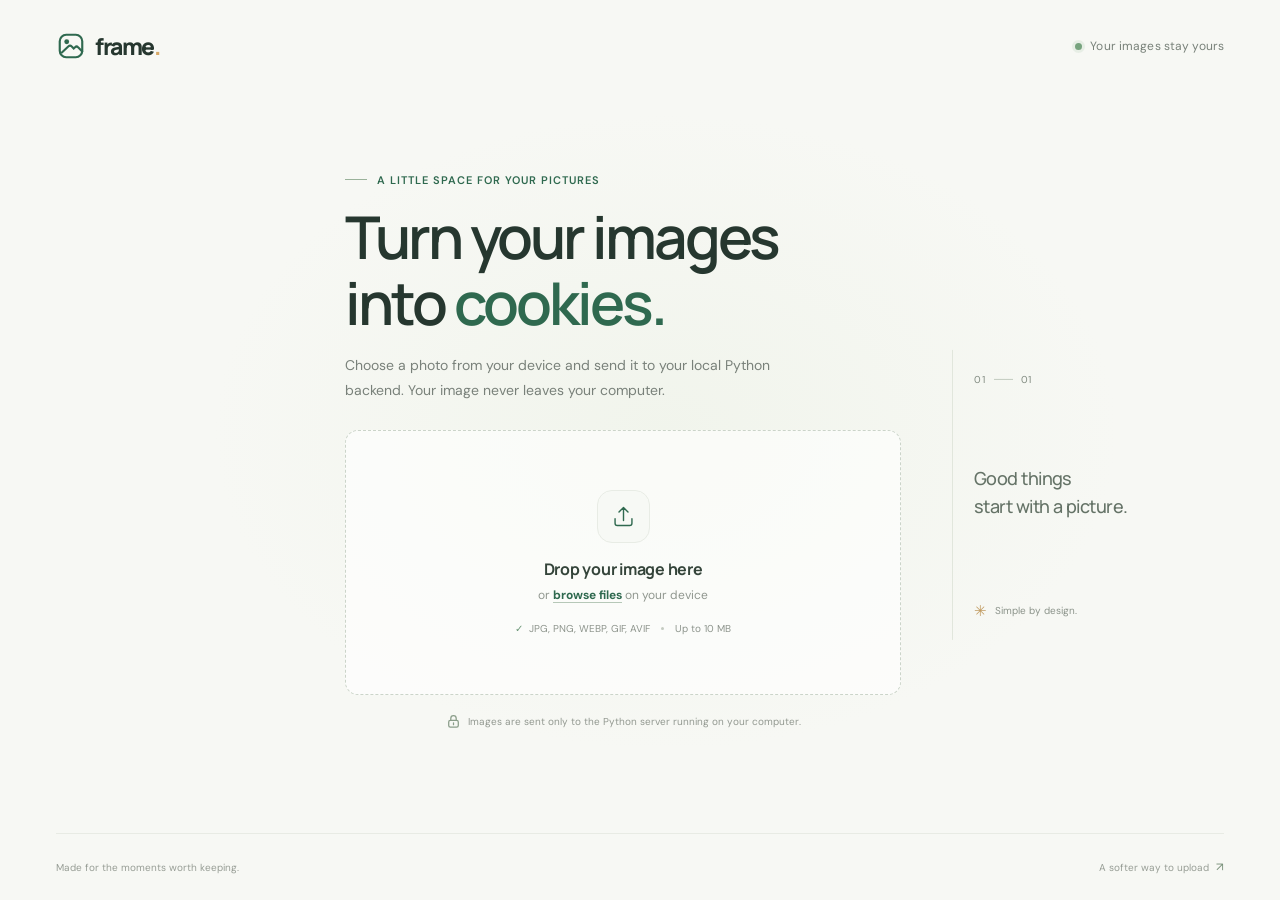
==== index.html @ d8c3a6db "first commit of files" ====
<!doctype html>
<html lang="en">
  <head>
    <meta charset="UTF-8" />
    <meta name="viewport" content="width=device-width, initial-scale=1.0" />
    <meta
      name="description"
      content="Choose an image from your device and preview it before uploading."
    />
    <title>Image to Cookie</title>
    <link rel="preconnect" href="https://fonts.googleapis.com" />
    <link rel="preconnect" href="https://fonts.gstatic.com" crossorigin />
    <link
      href="https://fonts.googleapis.com/css2?family=DM+Sans:wght@400;500;600;700&family=Manrope:wght@400;500;600;700;800&display=swap"
      rel="stylesheet"
    />
    <link rel="stylesheet" href="styles.css" />
    <script src="app.js" defer></script>
  </head>
  <body>
    <header class="site-header">
      <a class="brand" href="#" aria-label="Frame home">
        <span class="brand-mark" aria-hidden="true">
          <svg viewBox="0 0 28 28" fill="none">
            <rect x="3.5" y="3.5" width="21" height="21" rx="6" stroke="currentColor" stroke-width="2" />
            <circle cx="10" cy="10" r="2.25" fill="currentColor" />
            <path d="m5.5 20 6.2-5.8a2 2 0 0 1 2.8.1l2 2 1.3-1.2a2 2 0 0 1 2.8.1l3.9 3.9" stroke="currentColor" stroke-width="2" stroke-linecap="round" />
          </svg>
        </span>
        <span>frame<span class="brand-period">.</span></span>
      </a>
      <span class="header-note"><span class="status-dot"></span> Your images stay yours</span>
    </header>

    <main class="page-main">
      <section class="upload-card" aria-labelledby="page-title">
        <div class="eyebrow"><span class="eyebrow-line"></span> A little space for your pictures</div>
        <h1 id="page-title">Turn your images<br />into <span>cookies.</span></h1>
        <p class="intro">Choose a photo from your device and send it to your local Python backend. Your image never leaves your computer.</p>

        <div class="dropzone" id="dropzone" tabindex="0" role="button" aria-label="Choose an image file or drop one here">
          <input
            class="file-input"
            id="file-input"
            type="file"
            accept="image/png,image/jpeg,image/webp,image/gif,image/avif"
            aria-label="Choose an image file"
            aria-hidden="true"
            tabindex="-1"
          />
          <div class="dropzone-content" id="empty-state">
            <div class="upload-icon" aria-hidden="true">
              <svg viewBox="0 0 48 48" fill="none">
                <path d="M24 31V8m0 0-8 8m8-8 8 8" stroke="currentColor" stroke-width="2.5" stroke-linecap="round" stroke-linejoin="round" />
                <path d="M9 28v8a4 4 0 0 0 4 4h22a4 4 0 0 0 4-4v-8" stroke="currentColor" stroke-width="2.5" stroke-linecap="round" />
              </svg>
            </div>
            <h2>Drop your image here</h2>
            <p>or <span class="browse-link">browse files</span> on your device</p>
            <div class="file-specs">
              <span><span class="spec-check">✓</span> JPG, PNG, WEBP, GIF, AVIF</span>
              <span class="spec-divider" aria-hidden="true"></span>
              <span>Up to 10 MB</span>
            </div>
          </div>
          <div class="preview-state" id="preview-state" hidden>
            <img id="image-preview" alt="Preview of the selected image" />
            <div class="preview-overlay">
              <span class="preview-label"><span class="preview-check">✓</span> Ready to go</span>
            </div>
          </div>
        </div>

        <p class="file-details" id="file-details" aria-live="polite" hidden>
          <span class="file-details-icon" aria-hidden="true">
            <svg viewBox="0 0 20 20" fill="none">
              <path d="M5.5 2.5h5l4 4v10a1 1 0 0 1-1 1h-8a1 1 0 0 1-1-1v-13a1 1 0 0 1 1-1Z" stroke="currentColor" stroke-width="1.4" stroke-linejoin="round" />
              <path d="M10.5 2.8v4h3.8M7.5 11h5m-5 2.5h5" stroke="currentColor" stroke-width="1.4" stroke-linecap="round" />
            </svg>
          </span>
          <span class="file-details-text"><strong id="file-name"></strong><span id="file-size"></span></span>
          <button class="change-button" id="change-button" type="button">Choose another</button>
          <button class="remove-button" id="remove-button" type="button" aria-label="Remove selected image">Remove</button>
        </p>
        <button class="upload-button" id="upload-button" type="button" hidden>Send image to backend</button>
        <button class="reset-button" id="reset-button" type="button" hidden>Start over</button>
        <p class="upload-status" id="upload-status" role="status" aria-live="polite" hidden></p>
        <p class="error-message" id="error-message" role="alert" hidden></p>

        <div class="privacy-note">
          <svg viewBox="0 0 18 18" fill="none" aria-hidden="true">
            <rect x="3.25" y="7.5" width="11.5" height="8.25" rx="2" stroke="currentColor" stroke-width="1.5" />
            <path d="M5.75 7.5V5.25a3.25 3.25 0 0 1 6.5 0V7.5M9 10.5v2.25" stroke="currentColor" stroke-width="1.5" stroke-linecap="round" />
          </svg>
          <span>Images are sent only to the Python server running on your computer.</span>
        </div>
      </section>

      <aside class="side-note" aria-label="Upload details">
        <span class="side-note-index">01 <span></span> 01</span>
        <p class="side-note-title">Good things<br />start with a picture.</p>
        <div class="side-note-bottom">
          <span class="tiny-sparkle" aria-hidden="true">✳</span>
          <span>Simple by design.</span>
        </div>
      </aside>
    </main>

    <footer class="site-footer">
      <span>Made for the moments worth keeping.</span>
      <span class="footer-right">A softer way to upload <span aria-hidden="true">↗</span></span>
    </footer>
  </body>
</html>
---- styles.css ----
:root {
  color-scheme: light;
  font-family: "DM Sans", sans-serif;
  color: #26372f;
  background: #f7f8f4;
  font-synthesis: none;
  text-rendering: optimizeLegibility;
  -webkit-font-smoothing: antialiased;
  -moz-osx-font-smoothing: grayscale;
  font-optical-sizing: auto;
  font-weight: 400;

  --green: #2f694f;
  --green-dark: #214c39;
  --ink: #26372f;
  --muted: #858c84;
  --line: #e8ebe4;
}

* {
  box-sizing: border-box;
}

body {
  min-width: 320px;
  min-height: 100vh;
  margin: 0;
  display: flex;
  flex-direction: column;
  background:
    radial-gradient(ellipse at 52% 48%, rgba(232, 239, 224, 0.4), transparent 48%),
    #f7f8f4;
}

button,
a {
  font: inherit;
}

.site-header,
.site-footer {
  display: flex;
  align-items: center;
  justify-content: space-between;
  width: min(100% - 112px, 1320px);
  margin: 0 auto;
}

.site-header {
  min-height: 92px;
}

.brand {
  display: inline-flex;
  align-items: center;
  gap: 9px;
  color: var(--ink);
  font-family: "Manrope", sans-serif;
  font-size: 23px;
  font-weight: 800;
  letter-spacing: -1.4px;
  text-decoration: none;
}

.brand-mark {
  display: flex;
  width: 30px;
  height: 30px;
  color: var(--green);
}

.brand-mark svg {
  width: 100%;
  height: 100%;
}

.brand-period {
  color: #d7a968;
}

.header-note {
  display: inline-flex;
  align-items: center;
  gap: 8px;
  color: #788179;
  font-size: 12px;
  letter-spacing: 0.01em;
}

.status-dot {
  width: 7px;
  height: 7px;
  border-radius: 50%;
  background: #77a37e;
  box-shadow: 0 0 0 3px rgba(119, 163, 126, 0.12);
}

.page-main {
  position: relative;
  display: flex;
  flex: 1;
  align-items: center;
  justify-content: center;
  width: min(100% - 48px, 1000px);
  margin: 0 auto;
  padding: 55px 0 78px;
}

.upload-card {
  width: min(100%, 556px);
  margin-left: -34px;
}

.eyebrow {
  display: flex;
  align-items: center;
  gap: 10px;
  margin-bottom: 17px;
  color: var(--green);
  font-size: 11px;
  font-weight: 600;
  letter-spacing: 0.09em;
  text-transform: uppercase;
}

.eyebrow-line {
  width: 22px;
  height: 1px;
  background: #9ab29a;
}

h1,
.side-note-title {
  font-family: "Manrope", sans-serif;
}

h1 {
  margin: 0;
  color: #26372f;
  font-size: clamp(41px, 5.2vw, 59px);
  font-weight: 600;
  letter-spacing: -3.1px;
  line-height: 1.12;
}

h1 span {
  color: var(--green);
}

.intro {
  max-width: 440px;
  margin: 17px 0 28px;
  color: #79817a;
  font-size: 14px;
  line-height: 1.75;
}

.dropzone {
  position: relative;
  display: flex;
  min-height: 265px;
  align-items: center;
  justify-content: center;
  overflow: hidden;
  border: 1px dashed #cbd4c9;
  border-radius: 13px;
  background: rgba(255, 255, 255, 0.61);
  cursor: pointer;
  transition: border-color 160ms ease, background 160ms ease, box-shadow 160ms ease;
}

.dropzone:hover,
.dropzone:focus-visible,
.dropzone.is-dragging {
  border-color: #6b9676;
  background: #fbfcf9;
  box-shadow: 0 0 0 4px rgba(78, 126, 91, 0.07);
  outline: none;
}

.file-input {
  display: none;
}

.dropzone-content {
  display: flex;
  align-items: center;
  flex-direction: column;
  padding: 24px 16px;
  text-align: center;
  pointer-events: none;
}

.upload-icon {
  display: grid;
  width: 53px;
  height: 53px;
  place-items: center;
  margin-bottom: 15px;
  border: 1px solid #e8ece5;
  border-radius: 15px;
  background: #f7f9f5;
  color: var(--green);
}

.upload-icon svg {
  width: 27px;
  height: 27px;
}

.dropzone h2 {
  margin: 0;
  color: #34443a;
  font-family: "Manrope", sans-serif;
  font-size: 16px;
  font-weight: 700;
  letter-spacing: -0.25px;
}

.dropzone-content > p {
  margin: 7px 0 19px;
  color: #90978f;
  font-size: 12px;
}

.browse-link {
  color: var(--green);
  font-weight: 700;
  text-decoration: underline;
  text-decoration-color: #b6c8b8;
  text-underline-offset: 3px;
}

.file-specs {
  display: flex;
  align-items: center;
  gap: 11px;
  color: #8d948c;
  font-size: 10px;
}

.spec-check {
  margin-right: 3px;
  color: #699575;
  font-weight: 700;
}

.spec-divider {
  width: 3px;
  height: 3px;
  border-radius: 50%;
  background: #c4cbc1;
}

.preview-state {
  position: absolute;
  inset: 0;
  background: #edf0eb;
}

.preview-state[hidden],
.file-details[hidden],
.error-message[hidden] {
  display: none;
}

.preview-state img {
  display: block;
  width: 100%;
  height: 100%;
  object-fit: contain;
}

.preview-overlay {
  position: absolute;
  right: 12px;
  bottom: 12px;
  left: 12px;
  display: flex;
  align-items: center;
  justify-content: space-between;
  gap: 12px;
  padding: 10px 11px;
  border: 1px solid rgba(255, 255, 255, 0.75);
  border-radius: 9px;
  background: rgba(255, 255, 255, 0.92);
  box-shadow: 0 3px 12px rgba(32, 47, 37, 0.07);
}

.preview-label {
  display: inline-flex;
  align-items: center;
  gap: 7px;
  color: #425248;
  font-size: 11px;
  font-weight: 600;
}

.preview-check {
  display: grid;
  width: 17px;
  height: 17px;
  place-items: center;
  border-radius: 50%;
  background: #e6f1e6;
  color: #4f8058;
  font-size: 10px;
}

.change-button,
.remove-button,
.upload-button,
.reset-button {
  border: 0;
  cursor: pointer;
  font-size: 11px;
  font-weight: 600;
}

.change-button {
  background: transparent;
  color: var(--green);
  padding: 5px 7px;
  border-radius: 5px;
}

.change-button:hover {
  background: #eff4ed;
}

.file-details {
  display: flex;
  align-items: center;
  gap: 10px;
  margin: 12px 1px 0;
}

.file-details-icon {
  display: grid;
  width: 34px;
  height: 34px;
  flex: 0 0 auto;
  place-items: center;
  border: 1px solid #e8ece5;
  border-radius: 8px;
  background: #fff;
  color: #749179;
}

.file-details-icon svg {
  width: 19px;
  height: 19px;
}

.file-details-text {
  display: flex;
  min-width: 0;
  flex: 1;
  flex-direction: column;
  gap: 2px;
  color: #8c948c;
  font-size: 10px;
}

.file-details-text strong {
  overflow: hidden;
  color: #435148;
  font-size: 11px;
  font-weight: 600;
  text-overflow: ellipsis;
  white-space: nowrap;
}

.remove-button {
  padding: 6px;
  background: transparent;
  color: #898f89;
}

.remove-button:hover {
  color: #9b4e45;
}

.upload-button {
  width: 100%;
  min-height: 42px;
  margin-top: 13px;
  border-radius: 8px;
  background: var(--green);
  color: #fff;
  transition: background 160ms ease, opacity 160ms ease;
}

.reset-button {
  display: block;
  margin: 10px auto 0;
  padding: 7px 12px;
  border-radius: 6px;
  background: transparent;
  color: #788179;
}

.reset-button:hover:not(:disabled) {
  background: #edf1eb;
  color: var(--green-dark);
}

.reset-button:disabled {
  cursor: wait;
}

.upload-button:hover:not(:disabled) {
  background: var(--green-dark);
}

.upload-button:disabled {
  cursor: wait;
  opacity: 0.7;
}

.upload-button[hidden],
.reset-button[hidden],
.upload-status[hidden] {
  display: none;
}

.upload-status {
  margin: 10px 2px 0;
  color: var(--green);
  font-size: 12px;
}

.error-message {
  margin: 10px 2px 0;
  color: #a34f43;
  font-size: 12px;
}

.privacy-note {
  display: flex;
  align-items: center;
  justify-content: center;
  gap: 7px;
  margin-top: 19px;
  color: #929890;
  font-size: 10px;
}

.privacy-note svg {
  width: 15px;
  height: 15px;
  flex: 0 0 auto;
  color: #8a9d89;
}

.side-note {
  position: absolute;
  top: 50%;
  right: 8px;
  display: flex;
  width: 180px;
  height: 290px;
  flex-direction: column;
  justify-content: space-between;
  padding: 23px 0 19px 21px;
  border-left: 1px solid #e1e6dc;
  transform: translateY(-39%);
}

.side-note-index {
  display: flex;
  align-items: center;
  gap: 8px;
  color: #818a80;
  font-size: 10px;
  letter-spacing: 0.08em;
}

.side-note-index span {
  width: 19px;
  height: 1px;
  background: #c3cbbf;
}

.side-note-title {
  margin: 0;
  color: #657367;
  font-size: 18px;
  font-weight: 500;
  letter-spacing: -0.55px;
  line-height: 1.55;
}

.side-note-bottom {
  display: flex;
  align-items: center;
  gap: 8px;
  color: #8b938a;
  font-size: 10px;
}

.tiny-sparkle {
  color: #c09a5f;
  font-size: 15px;
}

.site-footer {
  min-height: 67px;
  border-top: 1px solid #e8ebe4;
  color: #979d95;
  font-size: 10px;
}

.footer-right {
  display: inline-flex;
  align-items: center;
  gap: 7px;
}

.footer-right span {
  color: #79917a;
  font-size: 12px;
}

@media (max-width: 800px) {
  .site-header,
  .site-footer {
    width: calc(100% - 48px);
  }

  .page-main {
    padding-top: 60px;
    padding-bottom: 60px;
  }

  .upload-card {
    width: min(100%, 556px);
    margin-left: 0;
  }

  .side-note {
    display: none;
  }
}

@media (max-width: 480px) {
  .site-header {
    min-height: 76px;
  }

  .site-header,
  .site-footer {
    width: calc(100% - 36px);
  }

  .header-note {
    font-size: 10px;
  }

  .page-main {
    width: calc(100% - 36px);
    padding: 32px 0 44px;
  }

  .eyebrow {
    margin-bottom: 14px;
    font-size: 9px;
  }

  h1 {
    font-size: clamp(40px, 11vw, 52px);
    letter-spacing: -2.5px;
  }

  .intro {
    margin-top: 13px;
    margin-bottom: 22px;
    font-size: 13px;
  }

  .dropzone {
    min-height: 245px;
  }

  .privacy-note {
    align-items: flex-start;
    font-size: 9px;
  }

  .site-footer {
    min-height: 59px;
    font-size: 9px;
  }

  .footer-right {
    gap: 4px;
  }
}
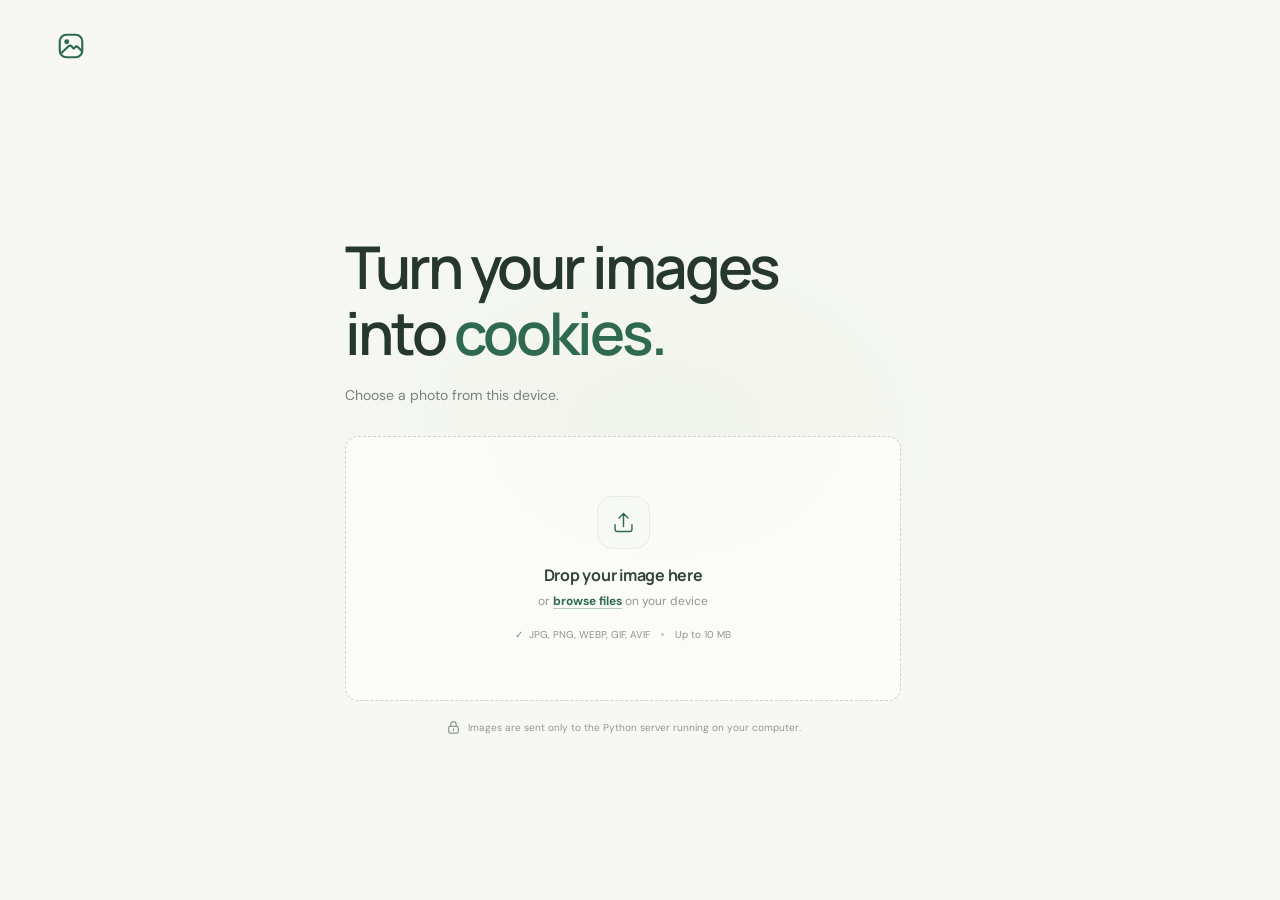
==== commit 86f386bc: "the cookiefied image now displays" ====
--- a/index.html
+++ b/index.html
@@ -27,16 +27,13 @@
             <path d="m5.5 20 6.2-5.8a2 2 0 0 1 2.8.1l2 2 1.3-1.2a2 2 0 0 1 2.8.1l3.9 3.9" stroke="currentColor" stroke-width="2" stroke-linecap="round" />
           </svg>
         </span>
-        <span>frame<span class="brand-period">.</span></span>
       </a>
-      <span class="header-note"><span class="status-dot"></span> Your images stay yours</span>
     </header>
 
     <main class="page-main">
       <section class="upload-card" aria-labelledby="page-title">
-        <div class="eyebrow"><span class="eyebrow-line"></span> A little space for your pictures</div>
         <h1 id="page-title">Turn your images<br />into <span>cookies.</span></h1>
-        <p class="intro">Choose a photo from your device and send it to your local Python backend. Your image never leaves your computer.</p>
+        <p class="intro">Choose a photo from this device.</p>
 
         <div class="dropzone" id="dropzone" tabindex="0" role="button" aria-label="Choose an image file or drop one here">
           <input
@@ -71,6 +68,19 @@
           </div>
         </div>
 
+        <section class="recipe-panel" id="recipe-panel" aria-labelledby="recipe-heading" aria-busy="false" hidden>
+          <img class="cookiefied-image" id="cookiefied-image" alt="Your image transformed into a cookie" hidden />
+          <div class="recipe-heading">
+            <span class="eyebrow-line" aria-hidden="true"></span>
+            <h2 id="recipe-heading">Your cookie recipe</h2>
+          </div>
+          <div class="recipe-loading" id="recipe-loading" role="status" hidden>
+            <span class="loading-spinner" aria-hidden="true"></span>
+            <span>We’re turning your image into a cookie recipe. This can take a little while.</span>
+          </div>
+          <p class="recipe-text" id="recipe-text" aria-live="polite" hidden></p>
+        </section>
+
         <p class="file-details" id="file-details" aria-live="polite" hidden>
           <span class="file-details-icon" aria-hidden="true">
             <svg viewBox="0 0 20 20" fill="none">
@@ -95,20 +105,6 @@
           <span>Images are sent only to the Python server running on your computer.</span>
         </div>
       </section>
-
-      <aside class="side-note" aria-label="Upload details">
-        <span class="side-note-index">01 <span></span> 01</span>
-        <p class="side-note-title">Good things<br />start with a picture.</p>
-        <div class="side-note-bottom">
-          <span class="tiny-sparkle" aria-hidden="true">✳</span>
-          <span>Simple by design.</span>
-        </div>
-      </aside>
     </main>
-
-    <footer class="site-footer">
-      <span>Made for the moments worth keeping.</span>
-      <span class="footer-right">A softer way to upload <span aria-hidden="true">↗</span></span>
-    </footer>
   </body>
 </html>
--- a/styles.css
+++ b/styles.css
@@ -271,6 +271,92 @@
   object-fit: contain;
 }
 
+.recipe-panel {
+  margin-top: 22px;
+  padding: 20px 22px;
+  border: 1px solid #e5eae1;
+  border-radius: 11px;
+  background: rgba(255, 255, 255, 0.72);
+}
+
+.recipe-panel[hidden] {
+  display: none;
+}
+
+.recipe-heading {
+  display: flex;
+  align-items: center;
+  gap: 9px;
+}
+
+.cookiefied-image {
+  display: block;
+  width: 100%;
+  max-height: 360px;
+  margin-bottom: 20px;
+  border-radius: 8px;
+  background: #edf0eb;
+  object-fit: contain;
+}
+
+.cookiefied-image[hidden] {
+  display: none;
+}
+
+.recipe-heading h2 {
+  margin: 0;
+  color: #34443a;
+  font-family: "Manrope", sans-serif;
+  font-size: 15px;
+  font-weight: 700;
+  letter-spacing: -0.3px;
+}
+
+.recipe-loading {
+  display: flex;
+  align-items: center;
+  gap: 11px;
+  margin-top: 15px;
+  color: #788179;
+  font-size: 12px;
+  line-height: 1.7;
+}
+
+.recipe-loading[hidden],
+.recipe-text[hidden] {
+  display: none;
+}
+
+.loading-spinner {
+  width: 18px;
+  height: 18px;
+  flex: 0 0 auto;
+  border: 2px solid #dce6dc;
+  border-top-color: var(--green);
+  border-radius: 50%;
+  animation: recipe-spinner 800ms linear infinite;
+}
+
+@keyframes recipe-spinner {
+  to {
+    transform: rotate(360deg);
+  }
+}
+
+@media (prefers-reduced-motion: reduce) {
+  .loading-spinner {
+    animation-duration: 2s;
+  }
+}
+
+.recipe-text {
+  margin: 13px 0 0;
+  color: #68746a;
+  font-size: 12px;
+  line-height: 1.8;
+  white-space: pre-wrap;
+}
+
 .preview-overlay {
   position: absolute;
   right: 12px;
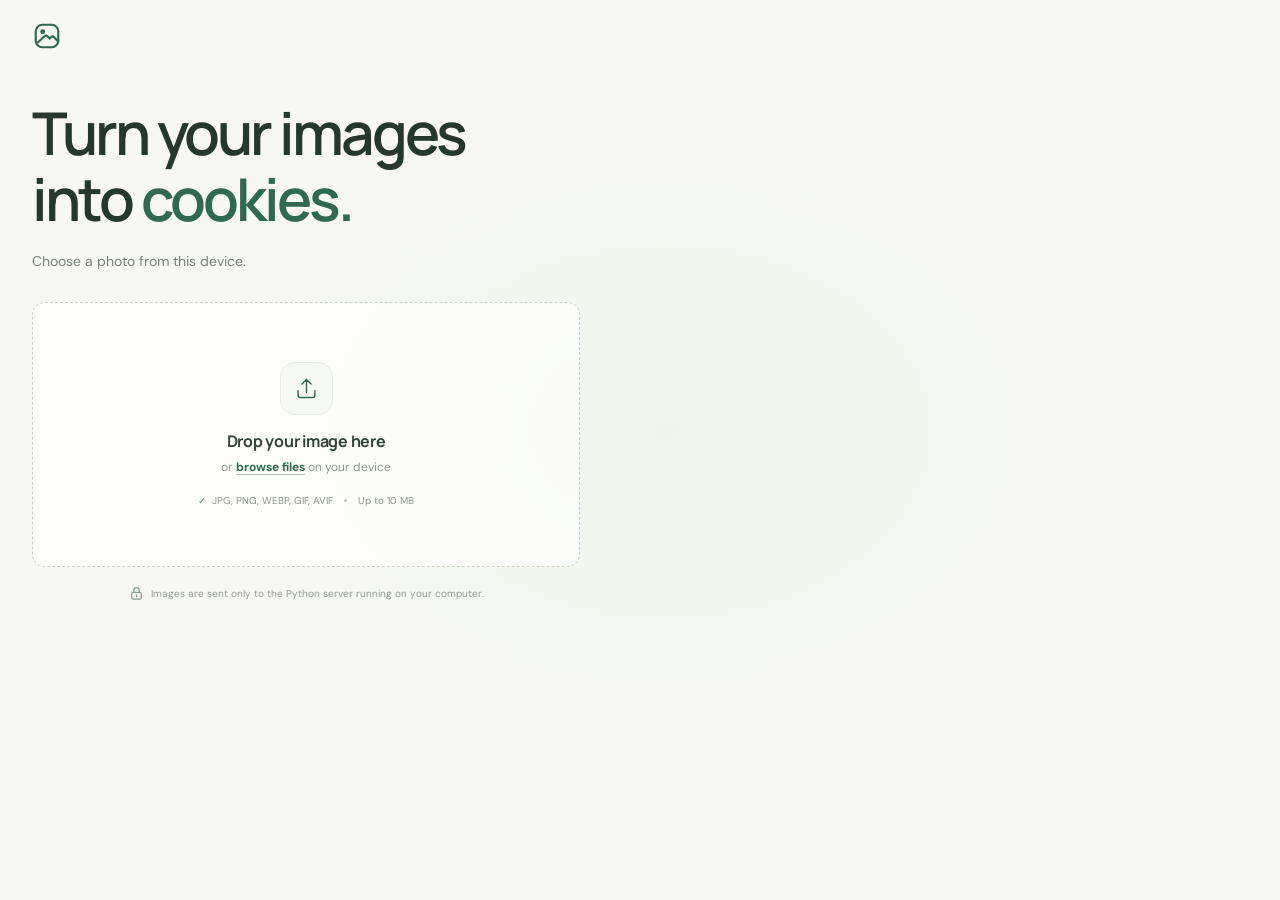
==== commit 6fb81b51: "improved formatting" ====
--- a/index.html
+++ b/index.html
@@ -35,74 +35,80 @@
         <h1 id="page-title">Turn your images<br />into <span>cookies.</span></h1>
         <p class="intro">Choose a photo from this device.</p>
 
-        <div class="dropzone" id="dropzone" tabindex="0" role="button" aria-label="Choose an image file or drop one here">
-          <input
-            class="file-input"
-            id="file-input"
-            type="file"
-            accept="image/png,image/jpeg,image/webp,image/gif,image/avif"
-            aria-label="Choose an image file"
-            aria-hidden="true"
-            tabindex="-1"
-          />
-          <div class="dropzone-content" id="empty-state">
-            <div class="upload-icon" aria-hidden="true">
-              <svg viewBox="0 0 48 48" fill="none">
-                <path d="M24 31V8m0 0-8 8m8-8 8 8" stroke="currentColor" stroke-width="2.5" stroke-linecap="round" stroke-linejoin="round" />
-                <path d="M9 28v8a4 4 0 0 0 4 4h22a4 4 0 0 0 4-4v-8" stroke="currentColor" stroke-width="2.5" stroke-linecap="round" />
+        <div class="upload-layout">
+          <div class="upload-column">
+            <div class="dropzone" id="dropzone" tabindex="0" role="button" aria-label="Choose an image file or drop one here">
+              <input
+                class="file-input"
+                id="file-input"
+                type="file"
+                accept="image/png,image/jpeg,image/webp,image/gif,image/avif"
+                aria-label="Choose an image file"
+                aria-hidden="true"
+                tabindex="-1"
+              />
+              <div class="dropzone-content" id="empty-state">
+                <div class="upload-icon" aria-hidden="true">
+                  <svg viewBox="0 0 48 48" fill="none">
+                    <path d="M24 31V8m0 0-8 8m8-8 8 8" stroke="currentColor" stroke-width="2.5" stroke-linecap="round" stroke-linejoin="round" />
+                    <path d="M9 28v8a4 4 0 0 0 4 4h22a4 4 0 0 0 4-4v-8" stroke="currentColor" stroke-width="2.5" stroke-linecap="round" />
+                  </svg>
+                </div>
+                <h2>Drop your image here</h2>
+                <p>or <span class="browse-link">browse files</span> on your device</p>
+                <div class="file-specs">
+                  <span><span class="spec-check">✓</span> JPG, PNG, WEBP, GIF, AVIF</span>
+                  <span class="spec-divider" aria-hidden="true"></span>
+                  <span>Up to 10 MB</span>
+                </div>
+              </div>
+              <div class="preview-state" id="preview-state" hidden>
+                <img id="image-preview" alt="Preview of the selected image" />
+                <div class="preview-overlay">
+                  <span class="preview-label"><span class="preview-check">✓</span> Ready to go</span>
+                </div>
+              </div>
+            </div>
+
+            <p class="file-details" id="file-details" aria-live="polite" hidden>
+              <span class="file-details-icon" aria-hidden="true">
+                <svg viewBox="0 0 20 20" fill="none">
+                  <path d="M5.5 2.5h5l4 4v10a1 1 0 0 1-1 1h-8a1 1 0 0 1-1-1v-13a1 1 0 0 1 1-1Z" stroke="currentColor" stroke-width="1.4" stroke-linejoin="round" />
+                  <path d="M10.5 2.8v4h3.8M7.5 11h5m-5 2.5h5" stroke="currentColor" stroke-width="1.4" stroke-linecap="round" />
+                </svg>
+              </span>
+              <span class="file-details-text"><strong id="file-name"></strong><span id="file-size"></span></span>
+              <button class="change-button" id="change-button" type="button">Choose another</button>
+              <button class="remove-button" id="remove-button" type="button" aria-label="Remove selected image">Remove</button>
+            </p>
+            <button class="upload-button" id="upload-button" type="button" hidden>Send image to backend</button>
+            <button class="reset-button" id="reset-button" type="button" hidden>Start over</button>
+            <p class="upload-status" id="upload-status" role="status" aria-live="polite" hidden></p>
+            <p class="error-message" id="error-message" role="alert" hidden></p>
+
+            <div class="privacy-note">
+              <svg viewBox="0 0 18 18" fill="none" aria-hidden="true">
+                <rect x="3.25" y="7.5" width="11.5" height="8.25" rx="2" stroke="currentColor" stroke-width="1.5" />
+                <path d="M5.75 7.5V5.25a3.25 3.25 0 0 1 6.5 0V7.5M9 10.5v2.25" stroke="currentColor" stroke-width="1.5" stroke-linecap="round" />
               </svg>
-            </div>
-            <h2>Drop your image here</h2>
-            <p>or <span class="browse-link">browse files</span> on your device</p>
-            <div class="file-specs">
-              <span><span class="spec-check">✓</span> JPG, PNG, WEBP, GIF, AVIF</span>
-              <span class="spec-divider" aria-hidden="true"></span>
-              <span>Up to 10 MB</span>
+              <span>Images are sent only to the Python server running on your computer.</span>
             </div>
           </div>
-          <div class="preview-state" id="preview-state" hidden>
-            <img id="image-preview" alt="Preview of the selected image" />
-            <div class="preview-overlay">
-              <span class="preview-label"><span class="preview-check">✓</span> Ready to go</span>
-            </div>
+
+          <div class="result-column">
+            <section class="recipe-panel" id="recipe-panel" aria-labelledby="recipe-heading" aria-busy="false" hidden>
+              <img class="cookiefied-image" id="cookiefied-image" alt="Your image transformed into a cookie" hidden />
+              <div class="recipe-heading">
+                <span class="eyebrow-line" aria-hidden="true"></span>
+                <h2 id="recipe-heading">Your cookie recipe</h2>
+              </div>
+              <div class="recipe-loading" id="recipe-loading" role="status" hidden>
+                <span class="loading-spinner" aria-hidden="true"></span>
+                <span>We’re turning your image into a cookie recipe. This can take a little while.</span>
+              </div>
+              <p class="recipe-text" id="recipe-text" aria-live="polite" hidden></p>
+            </section>
           </div>
-        </div>
-
-        <section class="recipe-panel" id="recipe-panel" aria-labelledby="recipe-heading" aria-busy="false" hidden>
-          <img class="cookiefied-image" id="cookiefied-image" alt="Your image transformed into a cookie" hidden />
-          <div class="recipe-heading">
-            <span class="eyebrow-line" aria-hidden="true"></span>
-            <h2 id="recipe-heading">Your cookie recipe</h2>
-          </div>
-          <div class="recipe-loading" id="recipe-loading" role="status" hidden>
-            <span class="loading-spinner" aria-hidden="true"></span>
-            <span>We’re turning your image into a cookie recipe. This can take a little while.</span>
-          </div>
-          <p class="recipe-text" id="recipe-text" aria-live="polite" hidden></p>
-        </section>
-
-        <p class="file-details" id="file-details" aria-live="polite" hidden>
-          <span class="file-details-icon" aria-hidden="true">
-            <svg viewBox="0 0 20 20" fill="none">
-              <path d="M5.5 2.5h5l4 4v10a1 1 0 0 1-1 1h-8a1 1 0 0 1-1-1v-13a1 1 0 0 1 1-1Z" stroke="currentColor" stroke-width="1.4" stroke-linejoin="round" />
-              <path d="M10.5 2.8v4h3.8M7.5 11h5m-5 2.5h5" stroke="currentColor" stroke-width="1.4" stroke-linecap="round" />
-            </svg>
-          </span>
-          <span class="file-details-text"><strong id="file-name"></strong><span id="file-size"></span></span>
-          <button class="change-button" id="change-button" type="button">Choose another</button>
-          <button class="remove-button" id="remove-button" type="button" aria-label="Remove selected image">Remove</button>
-        </p>
-        <button class="upload-button" id="upload-button" type="button" hidden>Send image to backend</button>
-        <button class="reset-button" id="reset-button" type="button" hidden>Start over</button>
-        <p class="upload-status" id="upload-status" role="status" aria-live="polite" hidden></p>
-        <p class="error-message" id="error-message" role="alert" hidden></p>
-
-        <div class="privacy-note">
-          <svg viewBox="0 0 18 18" fill="none" aria-hidden="true">
-            <rect x="3.25" y="7.5" width="11.5" height="8.25" rx="2" stroke="currentColor" stroke-width="1.5" />
-            <path d="M5.75 7.5V5.25a3.25 3.25 0 0 1 6.5 0V7.5M9 10.5v2.25" stroke="currentColor" stroke-width="1.5" stroke-linecap="round" />
-          </svg>
-          <span>Images are sent only to the Python server running on your computer.</span>
         </div>
       </section>
     </main>
--- a/styles.css
+++ b/styles.css
@@ -42,12 +42,12 @@
   display: flex;
   align-items: center;
   justify-content: space-between;
-  width: min(100% - 112px, 1320px);
+  width: min(100% - 64px, 1440px);
   margin: 0 auto;
 }
 
 .site-header {
-  min-height: 92px;
+  min-height: 72px;
 }
 
 .brand {
@@ -97,18 +97,28 @@
 
 .page-main {
   position: relative;
-  display: flex;
+  display: block;
   flex: 1;
-  align-items: center;
-  justify-content: center;
-  width: min(100% - 48px, 1000px);
+  width: min(100% - 64px, 1280px);
   margin: 0 auto;
-  padding: 55px 0 78px;
+  padding: 28px 0 40px;
 }
 
 .upload-card {
-  width: min(100%, 556px);
-  margin-left: -34px;
+  width: 100%;
+  margin: 0;
+}
+
+.upload-layout {
+  display: grid;
+  grid-template-columns: minmax(0, 0.92fr) minmax(0, 1.08fr);
+  align-items: start;
+  gap: 24px;
+}
+
+.upload-column,
+.result-column {
+  min-width: 0;
 }
 
 .eyebrow {
@@ -272,7 +282,7 @@
 }
 
 .recipe-panel {
-  margin-top: 22px;
+  margin-top: 0;
   padding: 20px 22px;
   border: 1px solid #e5eae1;
   border-radius: 11px;
@@ -611,17 +621,18 @@
 @media (max-width: 800px) {
   .site-header,
   .site-footer {
-    width: calc(100% - 48px);
+    width: calc(100% - 40px);
   }
 
   .page-main {
-    padding-top: 60px;
-    padding-bottom: 60px;
-  }
-
-  .upload-card {
-    width: min(100%, 556px);
-    margin-left: 0;
+    width: calc(100% - 40px);
+    padding-top: 24px;
+    padding-bottom: 32px;
+  }
+
+  .upload-layout {
+    grid-template-columns: minmax(0, 1fr);
+    gap: 20px;
   }
 
   .side-note {
@@ -645,7 +656,7 @@
 
   .page-main {
     width: calc(100% - 36px);
-    padding: 32px 0 44px;
+    padding: 20px 0 28px;
   }
 
   .eyebrow {
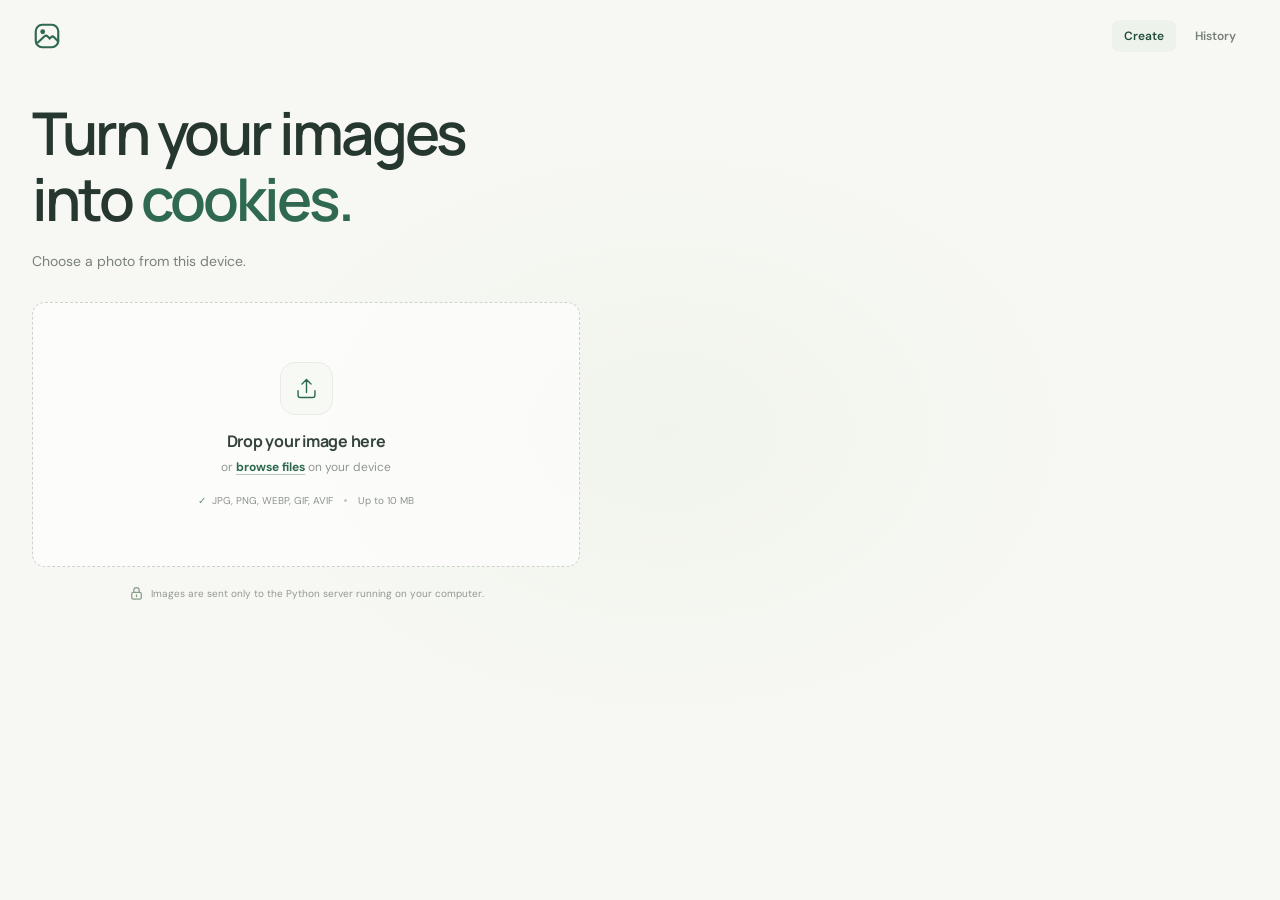
==== commit d11d6817: "added a history page" ====
--- a/index.html
+++ b/index.html
@@ -15,11 +15,12 @@
       rel="stylesheet"
     />
     <link rel="stylesheet" href="styles.css" />
+    <script src="recipe.js" defer></script>
     <script src="app.js" defer></script>
   </head>
   <body>
     <header class="site-header">
-      <a class="brand" href="#" aria-label="Frame home">
+      <a class="brand" href="/" aria-label="Frame home">
         <span class="brand-mark" aria-hidden="true">
           <svg viewBox="0 0 28 28" fill="none">
             <rect x="3.5" y="3.5" width="21" height="21" rx="6" stroke="currentColor" stroke-width="2" />
@@ -28,6 +29,10 @@
           </svg>
         </span>
       </a>
+      <nav class="site-nav" aria-label="Main navigation">
+        <a class="site-nav-link site-nav-link-active" href="/" aria-current="page">Create</a>
+        <a class="site-nav-link" href="/history">History</a>
+      </nav>
     </header>
 
     <main class="page-main">
@@ -106,7 +111,7 @@
                 <span class="loading-spinner" aria-hidden="true"></span>
                 <span>We’re turning your image into a cookie recipe. This can take a little while.</span>
               </div>
-              <p class="recipe-text" id="recipe-text" aria-live="polite" hidden></p>
+              <div class="recipe-text" id="recipe-text" aria-live="polite" hidden></div>
             </section>
           </div>
         </div>
--- a/styles.css
+++ b/styles.css
@@ -50,6 +50,28 @@
   min-height: 72px;
 }
 
+.site-nav {
+  display: flex;
+  align-items: center;
+  gap: 7px;
+}
+
+.site-nav-link {
+  padding: 8px 12px;
+  border-radius: 7px;
+  color: #788179;
+  font-size: 12px;
+  font-weight: 600;
+  text-decoration: none;
+  transition: background 160ms ease, color 160ms ease;
+}
+
+.site-nav-link:hover,
+.site-nav-link-active {
+  background: #edf2eb;
+  color: var(--green-dark);
+}
+
 .brand {
   display: inline-flex;
   align-items: center;
@@ -363,8 +385,199 @@
   margin: 13px 0 0;
   color: #68746a;
   font-size: 12px;
-  line-height: 1.8;
-  white-space: pre-wrap;
+  line-height: 1.75;
+}
+
+.recipe-text > :first-child {
+  margin-top: 0;
+}
+
+.recipe-text > :last-child {
+  margin-bottom: 0;
+}
+
+.recipe-text h3,
+.recipe-text h4 {
+  color: #34443a;
+  font-family: "Manrope", sans-serif;
+  font-weight: 700;
+  line-height: 1.4;
+}
+
+.recipe-text h3 {
+  margin: 22px 0 9px;
+  padding-bottom: 7px;
+  border-bottom: 1px solid #edf0ea;
+  font-size: 15px;
+}
+
+.recipe-text h4 {
+  margin: 16px 0 6px;
+  font-size: 13px;
+}
+
+.recipe-text p {
+  margin: 9px 0;
+}
+
+.recipe-text ul,
+.recipe-text ol {
+  display: grid;
+  gap: 8px;
+  margin: 10px 0 16px;
+  padding-left: 22px;
+}
+
+.recipe-text ul {
+  list-style: disc;
+}
+
+.recipe-text ol {
+  list-style: decimal;
+}
+
+.recipe-text li {
+  padding-left: 3px;
+}
+
+.recipe-text li::marker {
+  color: #729276;
+  font-weight: 700;
+}
+
+.recipe-text strong {
+  color: #425248;
+  font-weight: 700;
+}
+
+.recipe-text code {
+  padding: 2px 5px;
+  border-radius: 4px;
+  background: #f0f3ee;
+  color: #425248;
+  font-family: Consolas, monospace;
+  font-size: 0.92em;
+}
+
+.recipe-text hr {
+  height: 1px;
+  margin: 16px 0;
+  border: 0;
+  background: #edf0ea;
+}
+
+.history-main {
+  width: min(100% - 64px, 1280px);
+  flex: 1;
+  margin: 0 auto;
+  padding: 36px 0 56px;
+}
+
+.history-title-row {
+  display: flex;
+  align-items: flex-end;
+  justify-content: space-between;
+  gap: 24px;
+  margin-bottom: 24px;
+}
+
+.history-eyebrow {
+  display: flex;
+  align-items: center;
+  gap: 9px;
+  margin: 0 0 12px;
+  color: var(--green);
+  font-size: 10px;
+  font-weight: 600;
+  letter-spacing: 0.09em;
+  text-transform: uppercase;
+}
+
+.history-title-row h1 {
+  font-size: clamp(38px, 5vw, 54px);
+}
+
+.history-title-row h1 span {
+  color: var(--green);
+}
+
+.history-intro {
+  margin: 11px 0 0;
+  color: #79817a;
+  font-size: 13px;
+  line-height: 1.6;
+}
+
+.new-image-link {
+  display: inline-flex;
+  flex: 0 0 auto;
+  align-items: center;
+  gap: 8px;
+  padding: 11px 15px;
+  border: 1px solid #dce5da;
+  border-radius: 8px;
+  color: var(--green-dark);
+  font-size: 12px;
+  font-weight: 600;
+  text-decoration: none;
+  transition: background 160ms ease, border-color 160ms ease;
+}
+
+.new-image-link:hover {
+  border-color: #b8cbb8;
+  background: #edf2eb;
+}
+
+.history-message {
+  margin: 0 0 16px;
+  color: #818a80;
+  font-size: 12px;
+}
+
+.history-message-error {
+  color: #a34f43;
+}
+
+.history-grid {
+  display: grid;
+  grid-template-columns: repeat(auto-fit, minmax(min(100%, 400px), 1fr));
+  align-items: start;
+  gap: 20px;
+}
+
+.history-card {
+  overflow: hidden;
+  border: 1px solid #e5eae1;
+  border-radius: 12px;
+  background: rgba(255, 255, 255, 0.78);
+  box-shadow: 0 4px 16px rgba(38, 55, 47, 0.035);
+}
+
+.history-image {
+  display: block;
+  width: 100%;
+  height: 250px;
+  border-bottom: 1px solid #edf0ea;
+  background: #edf0eb;
+  object-fit: contain;
+}
+
+.history-image-unavailable {
+  object-fit: contain;
+}
+
+.history-card-content {
+  padding: 17px 20px 20px;
+}
+
+.history-date {
+  margin: 0 0 13px;
+  color: #899187;
+  font-size: 10px;
+}
+
+.history-recipe {
+  margin-top: 0;
 }
 
 .preview-overlay {
@@ -630,6 +843,11 @@
     padding-bottom: 32px;
   }
 
+  .history-main {
+    width: calc(100% - 40px);
+    padding: 28px 0 40px;
+  }
+
   .upload-layout {
     grid-template-columns: minmax(0, 1fr);
     gap: 20px;
@@ -657,6 +875,21 @@
   .page-main {
     width: calc(100% - 36px);
     padding: 20px 0 28px;
+  }
+
+  .history-main {
+    width: calc(100% - 36px);
+    padding: 24px 0 32px;
+  }
+
+  .history-title-row {
+    align-items: flex-start;
+    flex-direction: column;
+    gap: 16px;
+  }
+
+  .history-image {
+    height: 210px;
   }
 
   .eyebrow {
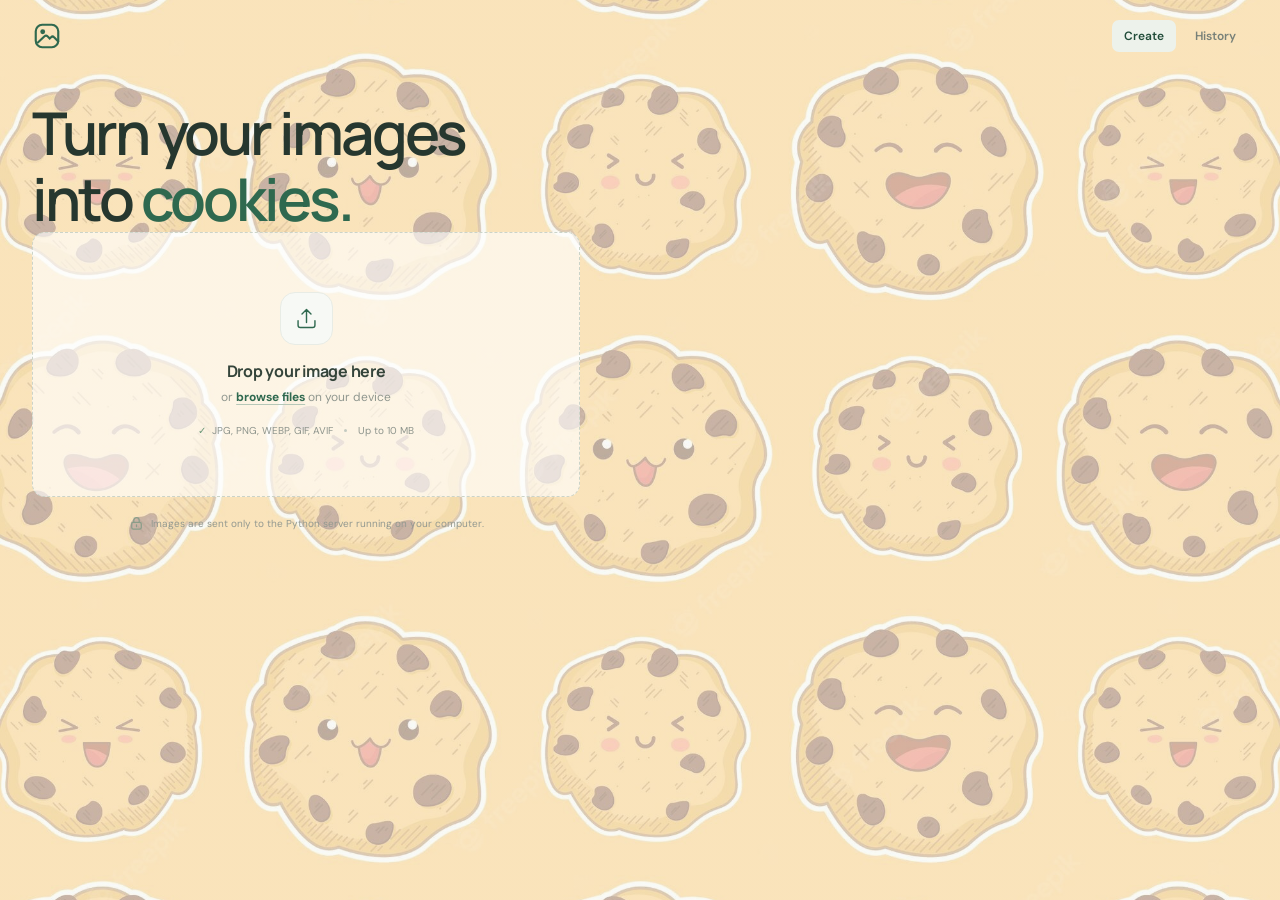
==== commit d49ef9e3: "added a background" ====
--- a/index.html
+++ b/index.html
@@ -38,7 +38,6 @@
     <main class="page-main">
       <section class="upload-card" aria-labelledby="page-title">
         <h1 id="page-title">Turn your images<br />into <span>cookies.</span></h1>
-        <p class="intro">Choose a photo from this device.</p>
 
         <div class="upload-layout">
           <div class="upload-column">
--- a/styles.css
+++ b/styles.css
@@ -28,7 +28,8 @@
   display: flex;
   flex-direction: column;
   background:
-    radial-gradient(ellipse at 52% 48%, rgba(232, 239, 224, 0.4), transparent 48%),
+    linear-gradient(rgba(247, 248, 244, 0.64), rgba(247, 248, 244, 0.64)),
+    url("/assets/cartoon-cookie.jpg") center / cover fixed,
     #f7f8f4;
 }
 
